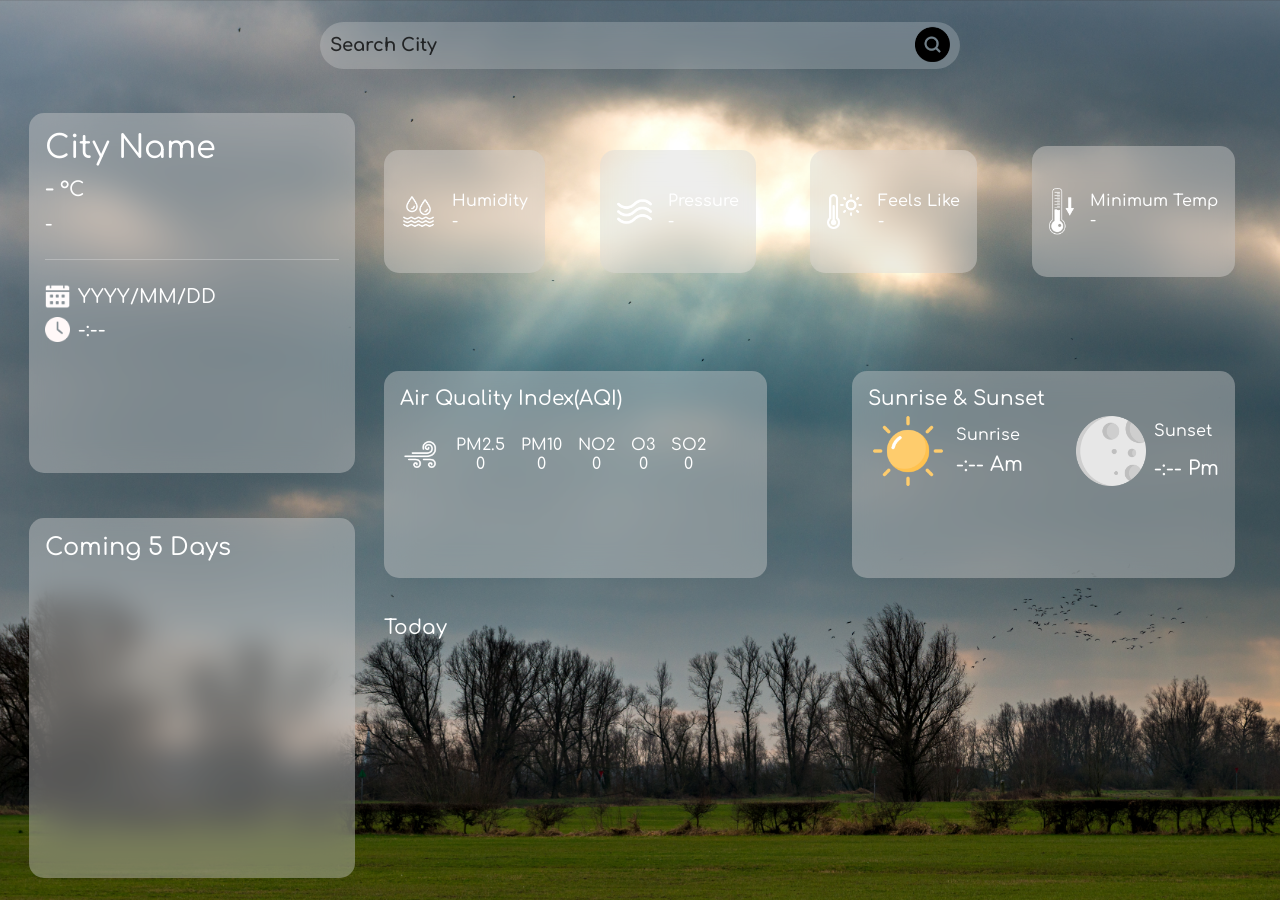
==== index.html @ 299a5f59 "Initial commit" ====
<!DOCTYPE html>
<html lang="en">
<head>
    <meta charset="utf-8">
    <meta name="viewport" content="width=device-width, initial-scale=1">
    <title>CloudPulse</title>
    <link rel="icon" href="weather.png">
    <link href="https://cdn.jsdelivr.net/npm/bootstrap@5.3.3/dist/css/bootstrap.min.css" rel="stylesheet"
        integrity="sha384-QWTKZyjpPEjISv5WaRU9OFeRpok6YctnYmDr5pNlyT2bRjXh0JMhjY6hW+ALEwIH" crossorigin="anonymous">

    <link rel="preconnect" href="https://fonts.googleapis.com">
    <link rel="preconnect" href="https://fonts.gstatic.com" crossorigin>
    <link href="https://fonts.googleapis.com/css2?family=Comfortaa:wght@300..700&display=swap" rel="stylesheet">


    <link rel="stylesheet" href="./style.css">
</head>
  <body>
    <div class="searchBar">
        <div class="searchBarParentDiv">
            <input type="text" class="inputfield" placeholder="Search City" id="cityInput" onkeypress="handleKeyPress(event)">
            <img src="./search.png" alt="" width="35px" class="searchIcon" onclick="fetchData()">
        </div>
    </div>
    <!-- left side -->
     <div class="mainContentParentDiv d-flex">
        <div class="leftDiv">
            <div class="currentTempDiv leftChild p-3 d-flex flex-column gap-2">
                <h6 class="m-0" id="cityName" >City Name</h6>
                <h5 class="m-0" ><span id="cityTemp">-</span> &deg;C</h5>
                <h6 class="m-0" id="cityDesc">-</h6>
                <hr class="line">
                <div class="d-flex gap-2 align-items-center">
                    <img src="./calendar.png" alt="" width="25px">
                    <h6 class="m-0" id="datecrct">YYYY/MM/DD</h6>
                </div>
                <div class="d-flex gap-2 align-items-center">
                    <img src="./time.png" alt="" width="25px">
                    <h6 class="m-0" id="timecrct">-:--</h6>
                </div>
            </div>

            <div class="nextFiveDays leftChild p-3 d-flex flex-column gap-2">
                <h6 class="m-0" id="comingFiveDaysTitle">Coming 5 Days</h6>
                <div id="forecastContainer" class="d-flex flex-column gap-1"></div>
            </div>
        </div>

        <!-- right side -->
        <div class="rightDiv">
            <div class="rightRow rowOne d-flex gap-2 justify-content-between align-items-center">
                <div class="extraMetric d-flex gap-3">
                    <img src="./flood.png" alt="" width="35px">
                    <div>
                        <h6 class="m-0">Humidity</h6>
                        <h6 class="m-0" id="humidity">-</h6>
                    </div>
                </div>
            <div class="extraMetric d-flex gap-3">
                    <img src="./wind (1).png" alt="" width="35px">
                    <div>
                        <h6 class="m-0">Pressure</h6>
                        <h6 class="m-0" id="pressure">-</h6>
                    </div>
                </div>
                <div class="extraMetric d-flex gap-3">
                    <img src="./hot.png" alt="" width="35px">
                    <div>
                        <h6 class="m-0">Feels Like</h6>
                        <h6 class="m-0" id="feels_like">-</h6>
                    </div>
                </div>
                <div class="extraMetric d-flex gap-3">
                    <img src="./image (1).png" alt="" width="25px">
                    <div>
                        <h6 class="m-0">Minimum Temp</h6>
                        <h6 class="m-0" id="temp_min">-</h6>
                    </div>
                </div>
            </div>

            <div class="rightRow rowTwo d-flex justify-content-between align-items-center">
                <div class="AQI rowTwoDiv p-3 d-flex flex-column gap-4">
                    <h5 class="m-0">Air Quality Index(AQI)</h5>
                    <div class="d-flex align-items-center gap-3">
                        <img src="./wind.png" alt="" width="40px">
                        <div class="text-center">
                            <h6 class="m-0" id="pm2_5">PM2.5</h6>
                            <h6 class="m-0" id="pm2_5Value">0</h6>
                        </div>
                        <div class="text-center">
                            <h6 class="m-0" id="pm10">PM10</h6>
                            <h6 class="m-0" id="pm10Value">0</h6>
                        </div>
                        <div class="text-center">
                            <h6 class="m-0" id="no2">NO2</h6>
                            <h6 class="m-0" id="no2Value">0</h6>
                        </div>
                        <div class="text-center">
                            <h6 class="m-0" id="o3">O3</h6>
                            <h6 class="m-0" id="o3Value">0</h6>
                        </div>
                        <div class="text-center">
                            <h6 class="m-0" id="so2">SO2</h6>
                            <h6 class="m-0" id="so2Value">0</h6>
                        </div>
                    </div>
                </div>
                <div class="sunRise rowTwoDiv  p-3 gap-2">
                    <h5 class="m-0">Sunrise & Sunset</h5>
                    <div class="d-flex justify-content-between">
                    <div class="sunriseDiv d-flex gap-2 align-items-center">
                        <img src="./sun (1).png" alt="" width="80px">
                        <div class="d-flex flex-column gap-2">
                            <h6 class="m-0">Sunrise</h6>
                            <h5 class="m-0" id="riseTime">-:-- Am</h6>
                        </div>
                    </div>
                    <div class="sunsetDiv d-flex gap-2 align-items-center">
                        <img src="./moon.png" alt="" width="70px">
                        <div class="d-flex flex-column gap-3">
                            <h6 class="m-0">Sunset</h6>
                            <h5 class="m-0" id="setTime">-:-- Pm</h6>
                        </div>
                    </div>
                    </div>
                </div>
            </div>

            <div class="rightRow rowThree d-flex flex-column gap-2">
                <h5 class="m-0">Today</h5>
                <div class="d-flex justify-content-between todayTempParentDiv" id="todayTempContainer">

                </div>
            </div>
        </div>
     </div>












    <script
      src="https://cdn.jsdelivr.net/npm/@popperjs/core@2.11.8/dist/umd/popper.min.js"
      integrity="sha384-I7E8VVD/ismYTF4hNIPjVp/Zjvgyol6VFvRkX/vR+Vc4jQkC+hVqc2pM8ODewa9r"
      crossorigin="anonymous"
    ></script>
    <script
      src="https://cdn.jsdelivr.net/npm/bootstrap@5.3.7/dist/js/bootstrap.min.js"
      integrity="sha384-7qAoOXltbVP82dhxHAUje59V5r2YsVfBafyUDxEdApLPmcdhBPg1DKg1ERo0BZlK"
      crossorigin="anonymous"
    ></script>
    <script
  src="https://code.jquery.com/jquery-3.7.1.js"
  integrity="sha256-eKhayi8LEQwp4NKxN+CfCh+3qOVUtJn3QNZ0TciWLP4="
  crossorigin="anonymous"></script>

     <script>
        //fetching date
        function dateFormat(timestamp) {
            const date = new Date(timestamp * 1000); // Multiply by 1000 to convert from seconds to milliseconds
            return date.toLocaleString();// Convert to local time format and return it
        }
        function dateFormatInd(timestamp) {
            const date = new Date(timestamp * 1000); // Multiply by 1000 to convert from seconds to milliseconds
            return date.toISOString().split("T")[0];// Convert to local time format and return it
        }

        async function fetchData(){
            let cityName = document.getElementsByClassName('inputfield')[0].value;
            console.log(cityName);
            let requestData = await fetch(`https://api.openweathermap.org/data/2.5/weather?q=${cityName}&appid=405688576bdd71e42d7f0aab5d5442f3&units=metric`);
            let formattedData = await requestData.json();
            console.log("Formatted Data: ", formattedData);

            //update name temp
            let responseCityName=formattedData.name;
            let responseTemp = formattedData.main.temp;
            let skyDescription = formattedData.weather[0].description;
            $('#cityName')[0].innerText=responseCityName;
            $('#cityTemp')[0].innerText=responseTemp;
            $('#cityDesc')[0].innerText=skyDescription;

            //update  date time
            let properDate = dateFormatInd(formattedData.dt);
            let properTime = dateFormat(formattedData.dt);
            let date=properDate.split(',')[0];
            let time= properTime.split(',')[1];
            $('#datecrct')[0].innerText=date;
            $('#timecrct')[0].innerText=time;
            
            //update rise set
            let sunriseTime = formattedData.sys.sunrise;
            let sunsetTime = formattedData.sys.sunset;
            let properRise = dateFormat(sunriseTime).split(',')[1];
            let properSet = dateFormat(sunsetTime).split(',')[1];
            $('#riseTime')[0].innerText=properRise;
            $('#setTime')[0].innerText=properSet;

            //fetching metric values
            let metrics = formattedData.main;
            $('#humidity')[0].innerText=metrics.humidity;
            $('#pressure')[0].innerText=metrics.pressure;
            $('#feels_like')[0].innerText=metrics.feels_like;
            $('#temp_min')[0].innerText=metrics.temp_min;

            //retriving lat and lon
            let lat = formattedData.coord.lat;
            let lon = formattedData.coord.lon;
            fetchAQIData(lat,lon);
            nextFiveDays(lat,lon);
            todayTemps(lat, lon);
        }
        //AQI data
        async function fetchAQIData(lat,lon){
            let requestAQIData = await fetch(`https://api.openweathermap.org/data/2.5/air_pollution?lat=${lat}&lon=${lon}&appid=405688576bdd71e42d7f0aab5d5442f3`);
            let formattedAQI = await requestAQIData.json();
            let list=formattedAQI.list[0].components;
            $("#pm2_5Value")[0].innerText=list.pm2_5;
            $("#pm10Value")[0].innerText=list.pm10;
            $("#no2Value")[0].innerText=list.no2;
            $("#o3Value")[0].innerText=list.o3;
            $("#so2Value")[0].innerText=list.so2;
        }
        //five days and per day temp
        async function nextFiveDays(lat, lon) {

            const apiUrl = `https://api.openweathermap.org/data/2.5/forecast?lat=${lat}&lon=${lon}&appid=405688576bdd71e42d7f0aab5d5442f3&units=metric`;
            try {
                const response = await fetch(apiUrl);
                if (!response.ok) {
                    throw new Error("Failed to fetch weather data");
                }
                const data = await response.json();

                let dailyForecasts = {};

                // Extract unique daily data
                data.list.forEach(item => {
                    let date = item.dt_txt.split(" ")[0]; // Extract date only
                    if (!dailyForecasts[date]) {
                        dailyForecasts[date] = {
                            temp: item.main.temp.toFixed(1), // Round temperature
                            icon: item.weather[0].icon, // Weather icon
                            day: new Date(date).toLocaleDateString('en-US', { weekday: 'long' }) // Get day name
                        };
                    }
                });

                // Get first 5 unique days
                let forecastHtml = "";
                Object.keys(dailyForecasts).slice(0, 5).forEach(date => {
                    let forecast = dailyForecasts[date];
                    forecastHtml += `
                        <div class="forecastRow d-flex align-items-center justify-content-between">
                            <div class="d-flex gap-1 align-items-center">
                                <img src="https://openweathermap.org/img/wn/${forecast.icon}.png" alt="" width="30px">
                                <h6 class="m-0">${forecast.temp} &deg;C</h6>
                            </div>
                            <h6 class="m-0">${forecast.day}</h6>
                            <h6 class="m-0">${date}</h6>
                        </div>
                    `;
                });

                document.getElementById("forecastContainer").innerHTML = forecastHtml;

            } catch (error) {
                console.error(error);
                alert("Failed to retrieve weather data. Please check your API key.");
            }
        }
        // present day forecastct 3 hrs gap
        async function todayTemps(lat, lon) {
            const apiUrl = `https://api.openweathermap.org/data/2.5/forecast?lat=${lat}&lon=${lon}&appid=405688576bdd71e42d7f0aab5d5442f3&units=metric`;

            try {
                const response = await fetch(apiUrl);
                if (!response.ok) {
                    throw new Error("Failed to fetch weather data");
                }
                const data = await response.json();

                let todayDate = new Date().toISOString().split("T")[0]; // Get today's date (YYYY-MM-DD)
                let todayForecasts = data.list.filter(item => item.dt_txt.startsWith(todayDate)); // Get today's data

                // Select specific time intervals (e.g., every 3 hours from the API)
                let selectedHours = todayForecasts.slice(0, 6); // Get first 6 hourly forecasts

                let todayHtml = "";
                selectedHours.forEach(item => {
                    let time = new Date(item.dt_txt).toLocaleTimeString('en-US', { hour: 'numeric', minute: '2-digit', hour12: true }); // Format time
                    let temp = item.main.temp.toFixed(1); // Round temperature
                    let icon = item.weather[0].icon; // Weather icon

                    todayHtml += `
                        <div class="todayTemp">
                            <h6 class="m-0">${time}</h6>
                            <img src="https://openweathermap.org/img/wn/${icon}.png" alt="" width="35px">
                            <h5>${temp}&deg;C</h5>
                        </div>
                    `;
                });

                document.getElementById("todayTempContainer").innerHTML = todayHtml;

            } catch (error) {
                console.error(error);
                alert("Failed to retrieve weather data. Please check your API key.");
            }
        }
        //key press enter
        function handleKeyPress(event){
            if(event.key==='Enter'){
                fetchData();
            }
        }

     </script>

  </body>
</html>
---- style.css ----
body {

  background-image: url('sun-shining-dark-clouds-green-field.jpg');
  background-size: cover;
  background-position: center 85%; /* Moves the focal point 85% from the top (15% from bottom) */
  background-attachment: fixed; /* Optional: Keeps background fixed on scroll */
  background-repeat: no-repeat;
  margin: 0;
  min-height: 100vh;

    font-family: "Comfortaa", sans-serif;
    color: white;
}


.searchBar {
    height: 10vh;
    /* background: black; */
    display: flex;
    align-items: center;
    justify-content: center;
}

.inputfield {
    outline: none;
    background: rgba(255, 255, 255, 0.2);
    backdrop-filter: blur(8px);
    border: 1px solid rgba(255, 255, 255, 0.3);
    border-radius: 8px;
    color: rgba(0, 0, 0, 0.748);
    font-size: large;
    font-weight: 800;
}
.inputfield::placeholder{
    color: rgba(0, 0, 0, 0.749);
}

.searchBarParentDiv {
    width: 50%;
    height: fit-content;
    position: relative;

}
.searchBarParentDiv:hover{
    cursor: text;
    border: 2px solid #4a90e2;
    border-radius: 25px;
    transform: scale(1.01);
    transition: all 0.2s ease;
}

.inputfield {
    width: 100%;
    border-radius: 25px;
    padding: 10px;
    outline: none;
    border: 0px;
}

.searchIcon {
    position: absolute;
    right: 10px;
    top: 5px;
}

.searchIcon:hover {
    cursor: pointer;
}


.mainContentParentDiv {
    height: 90vh;
    flex-direction: row;
}

.leftDiv {
    width: 30%;
    height: 100%;
    display: flex;
    flex-direction: column;
}

.leftChild {
    background: rgba(212, 212, 212, 0.4);
    width: 85%;
    height: 40vh;
    margin: auto;
    border-radius: 15px;
    backdrop-filter: blur(15px);
}

.currentTempDiv h6 {
    font-size: larger;
}

#cityName {
    font-size: xx-large;
}

#cityTemp {
    font-size: x-large;
}


.rightDiv {
    width: 70%;
    height: 100%;
    display: flex;
    flex-direction: column;
    gap: 20px;
    padding-right: 45px;
}

#comingFiveDaysTitle {
    font-size: x-large;
}

.rightRow {
    height: 27vh;
    width: 100%;
}

.extraMetric {
    background: rgba(212, 212, 212, 0.4);
    padding: 5% 2%;
    width: fit-content;
    border-radius: 15px;
    align-items: center;
    backdrop-filter: blur(15px);
}

.rowTwoDiv {
    background: rgba(212, 212, 212, 0.4);
    backdrop-filter: blur(15px);
    width: 45%;
    height: 85%;
    border-radius: 15px;
}

.todayTemp {
    background: rgba(212, 212, 212, 0.4);
    width: fit-content;
    padding: 15px;
    border-radius: 15px;
    backdrop-filter: blur(15px);
    text-align: center;
    display: flex;
    flex-direction: column;
    align-items: center;
    justify-content: center;
    gap: 10px;
}



@media only screen and (max-width: 767px) {
  .mainContentParentDiv {
    flex-direction: column;
    height: auto; /* Allow content to expand naturally */
  }

  .leftDiv {
    width: 100%;
    height: auto;
    margin-top: 15px;
    gap: 25px;
  }

  .rightDiv {
    width: 100%;
    height: auto;
    padding-right: 0;
    gap: 25px;
  }

  .searchBar {
    width: 100%;
  }

  .searchBarParentDiv {
    width: 85%;
    margin: auto;
  }

  .rowOne {
    flex-wrap: wrap;
    width: 100%;
    margin: auto;
    height: auto; /* Let rows expand naturally */
  }

  .rowTwo {
    flex-direction: column;
    gap: 10px;
    height: auto; /* Let rows expand naturally */
  }

  .rowTwoDiv {
    width: 100%;
    height: auto;
    padding: 10px;
    border-radius: 15px;
  }

  .rowThree {
    width: 100%;
    margin: auto;
  }

  .todayTempParentDiv {
    width: 100%;
    flex-wrap: wrap;
    margin: auto;
    gap: 15px;
  }

  .extraMetric {
    width: 100%;
    padding: 15px;
    border-radius: 15px;
    align-items: center;
  }
}
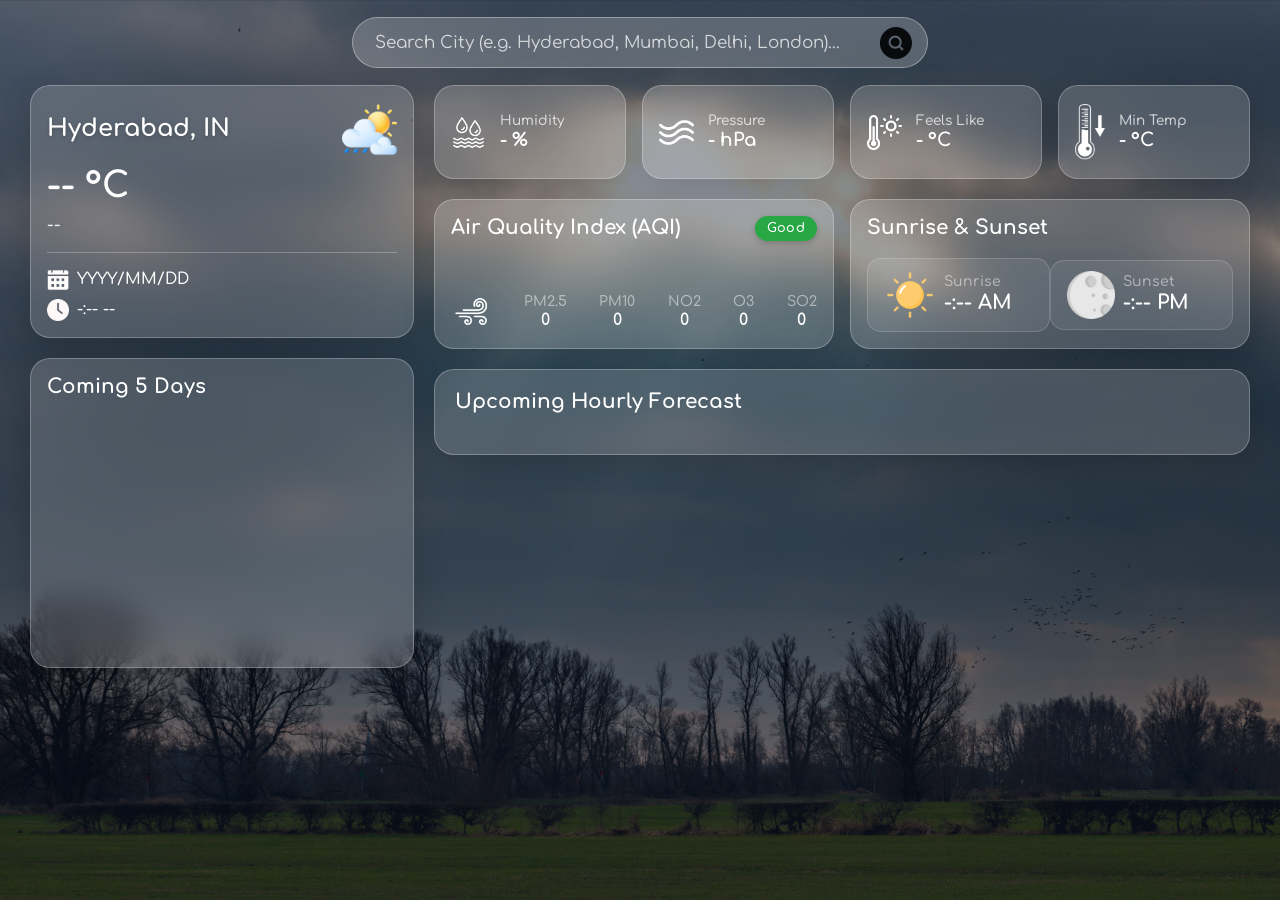
==== commit b116a3f0: "Updated UI" ====
--- a/index.html
+++ b/index.html
@@ -3,327 +3,164 @@
 <head>
     <meta charset="utf-8">
     <meta name="viewport" content="width=device-width, initial-scale=1">
-    <title>CloudPulse</title>
+    <title>CloudPulse - Weather Dashboard</title>
     <link rel="icon" href="weather.png">
+
+    <!-- Bootstrap CSS -->
     <link href="https://cdn.jsdelivr.net/npm/bootstrap@5.3.3/dist/css/bootstrap.min.css" rel="stylesheet"
         integrity="sha384-QWTKZyjpPEjISv5WaRU9OFeRpok6YctnYmDr5pNlyT2bRjXh0JMhjY6hW+ALEwIH" crossorigin="anonymous">
 
+    <!-- Google Fonts -->
     <link rel="preconnect" href="https://fonts.googleapis.com">
     <link rel="preconnect" href="https://fonts.gstatic.com" crossorigin>
     <link href="https://fonts.googleapis.com/css2?family=Comfortaa:wght@300..700&display=swap" rel="stylesheet">
 
-
+    <!-- Custom CSS -->
     <link rel="stylesheet" href="./style.css">
 </head>
-  <body>
-    <div class="searchBar">
+<body>
+    <!-- Search Bar -->
+    <header class="searchBar">
         <div class="searchBarParentDiv">
-            <input type="text" class="inputfield" placeholder="Search City" id="cityInput" onkeypress="handleKeyPress(event)">
-            <img src="./search.png" alt="" width="35px" class="searchIcon" onclick="fetchData()">
+            <input type="text" class="inputfield" placeholder="Search City (e.g. Hyderabad, Mumbai, Delhi, London)..." id="cityInput" onkeypress="handleKeyPress(event)" autocomplete="off">
+            <img src="./search.png" alt="Search Icon" width="32px" class="searchIcon" onclick="fetchData()" title="Search">
         </div>
-    </div>
-    <!-- left side -->
-     <div class="mainContentParentDiv d-flex">
-        <div class="leftDiv">
+    </header>
+
+    <!-- Main Content Grid -->
+    <main class="mainContentParentDiv">
+        <!-- Left Side: Current Weather & 5-Day Forecast -->
+        <section class="leftDiv">
             <div class="currentTempDiv leftChild p-3 d-flex flex-column gap-2">
-                <h6 class="m-0" id="cityName" >City Name</h6>
-                <h5 class="m-0" ><span id="cityTemp">-</span> &deg;C</h5>
-                <h6 class="m-0" id="cityDesc">-</h6>
-                <hr class="line">
+                <div class="d-flex justify-content-between align-items-center">
+                    <h6 class="m-0 fw-bold" id="cityName">Hyderabad, IN</h6>
+                    <img id="currentWeatherIcon" src="./weather.png" alt="Weather condition" width="55px">
+                </div>
+                <h5 class="m-0 display-temp"><span id="cityTemp">--</span> &deg;C</h5>
+                <h6 class="m-0 text-capitalize" id="cityDesc">--</h6>
+                <hr class="line my-2">
                 <div class="d-flex gap-2 align-items-center">
-                    <img src="./calendar.png" alt="" width="25px">
+                    <img src="./calendar.png" alt="Calendar" width="22px">
                     <h6 class="m-0" id="datecrct">YYYY/MM/DD</h6>
                 </div>
                 <div class="d-flex gap-2 align-items-center">
-                    <img src="./time.png" alt="" width="25px">
-                    <h6 class="m-0" id="timecrct">-:--</h6>
+                    <img src="./time.png" alt="Clock" width="22px">
+                    <h6 class="m-0" id="timecrct">-:-- --</h6>
                 </div>
             </div>
 
             <div class="nextFiveDays leftChild p-3 d-flex flex-column gap-2">
-                <h6 class="m-0" id="comingFiveDaysTitle">Coming 5 Days</h6>
-                <div id="forecastContainer" class="d-flex flex-column gap-1"></div>
+                <h6 class="m-0 fw-bold" id="comingFiveDaysTitle">Coming 5 Days</h6>
+                <div id="forecastContainer" class="d-flex flex-column gap-2"></div>
             </div>
-        </div>
+        </section>
 
-        <!-- right side -->
-        <div class="rightDiv">
-            <div class="rightRow rowOne d-flex gap-2 justify-content-between align-items-center">
-                <div class="extraMetric d-flex gap-3">
-                    <img src="./flood.png" alt="" width="35px">
+        <!-- Right Side: Weather Metrics, Air Quality, Sun Times, and Hourly Forecast -->
+        <section class="rightDiv">
+            <!-- Row 1: Weather Metrics -->
+            <div class="rightRow rowOne">
+                <div class="extraMetric">
+                    <img src="./flood.png" alt="Humidity" width="35px">
                     <div>
-                        <h6 class="m-0">Humidity</h6>
-                        <h6 class="m-0" id="humidity">-</h6>
+                        <h6 class="metric-title m-0">Humidity</h6>
+                        <h6 class="metric-val m-0" id="humidity">- %</h6>
                     </div>
                 </div>
-            <div class="extraMetric d-flex gap-3">
-                    <img src="./wind (1).png" alt="" width="35px">
+                <div class="extraMetric">
+                    <img src="./wind (1).png" alt="Pressure" width="35px">
                     <div>
-                        <h6 class="m-0">Pressure</h6>
-                        <h6 class="m-0" id="pressure">-</h6>
+                        <h6 class="metric-title m-0">Pressure</h6>
+                        <h6 class="metric-val m-0" id="pressure">- hPa</h6>
                     </div>
                 </div>
-                <div class="extraMetric d-flex gap-3">
-                    <img src="./hot.png" alt="" width="35px">
+                <div class="extraMetric">
+                    <img src="./hot.png" alt="Feels Like" width="35px">
                     <div>
-                        <h6 class="m-0">Feels Like</h6>
-                        <h6 class="m-0" id="feels_like">-</h6>
+                        <h6 class="metric-title m-0">Feels Like</h6>
+                        <h6 class="metric-val m-0" id="feels_like">- &deg;C</h6>
                     </div>
                 </div>
-                <div class="extraMetric d-flex gap-3">
-                    <img src="./image (1).png" alt="" width="25px">
+                <div class="extraMetric">
+                    <img src="./image (1).png" alt="Min Temp" width="30px">
                     <div>
-                        <h6 class="m-0">Minimum Temp</h6>
-                        <h6 class="m-0" id="temp_min">-</h6>
+                        <h6 class="metric-title m-0">Min Temp</h6>
+                        <h6 class="metric-val m-0" id="temp_min">- &deg;C</h6>
                     </div>
                 </div>
             </div>
 
-            <div class="rightRow rowTwo d-flex justify-content-between align-items-center">
-                <div class="AQI rowTwoDiv p-3 d-flex flex-column gap-4">
-                    <h5 class="m-0">Air Quality Index(AQI)</h5>
-                    <div class="d-flex align-items-center gap-3">
-                        <img src="./wind.png" alt="" width="40px">
+            <!-- Row 2: AQI and Sunrise/Sunset -->
+            <div class="rightRow rowTwo">
+                <!-- Air Quality Index -->
+                <div class="AQI rowTwoDiv p-3 d-flex flex-column justify-content-between">
+                    <div class="d-flex justify-content-between align-items-center">
+                        <h5 class="m-0 fw-bold">Air Quality Index (AQI)</h5>
+                        <span id="aqiBadge" class="badge aqiBadge">Good</span>
+                    </div>
+                    <div class="d-flex align-items-center justify-content-between pt-2">
+                        <img src="./wind.png" alt="Air flow icon" width="40px">
                         <div class="text-center">
-                            <h6 class="m-0" id="pm2_5">PM2.5</h6>
-                            <h6 class="m-0" id="pm2_5Value">0</h6>
+                            <h6 class="m-0 text-white-50 small">PM2.5</h6>
+                            <h6 class="m-0 fw-bold" id="pm2_5Value">0</h6>
                         </div>
                         <div class="text-center">
-                            <h6 class="m-0" id="pm10">PM10</h6>
-                            <h6 class="m-0" id="pm10Value">0</h6>
+                            <h6 class="m-0 text-white-50 small">PM10</h6>
+                            <h6 class="m-0 fw-bold" id="pm10Value">0</h6>
                         </div>
                         <div class="text-center">
-                            <h6 class="m-0" id="no2">NO2</h6>
-                            <h6 class="m-0" id="no2Value">0</h6>
+                            <h6 class="m-0 text-white-50 small">NO2</h6>
+                            <h6 class="m-0 fw-bold" id="no2Value">0</h6>
                         </div>
                         <div class="text-center">
-                            <h6 class="m-0" id="o3">O3</h6>
-                            <h6 class="m-0" id="o3Value">0</h6>
+                            <h6 class="m-0 text-white-50 small">O3</h6>
+                            <h6 class="m-0 fw-bold" id="o3Value">0</h6>
                         </div>
                         <div class="text-center">
-                            <h6 class="m-0" id="so2">SO2</h6>
-                            <h6 class="m-0" id="so2Value">0</h6>
+                            <h6 class="m-0 text-white-50 small">SO2</h6>
+                            <h6 class="m-0 fw-bold" id="so2Value">0</h6>
                         </div>
                     </div>
                 </div>
-                <div class="sunRise rowTwoDiv  p-3 gap-2">
-                    <h5 class="m-0">Sunrise & Sunset</h5>
-                    <div class="d-flex justify-content-between">
-                    <div class="sunriseDiv d-flex gap-2 align-items-center">
-                        <img src="./sun (1).png" alt="" width="80px">
-                        <div class="d-flex flex-column gap-2">
-                            <h6 class="m-0">Sunrise</h6>
-                            <h5 class="m-0" id="riseTime">-:-- Am</h6>
+
+                <!-- Sunrise & Sunset -->
+                <div class="sunRise rowTwoDiv p-3 d-flex flex-column justify-content-between">
+                    <h5 class="m-0 fw-bold">Sunrise & Sunset</h5>
+                    <div class="d-flex justify-content-around align-items-center pt-2">
+                        <div class="sunriseDiv d-flex gap-2 align-items-center">
+                            <img src="./sun (1).png" alt="Sunrise" width="52px">
+                            <div class="d-flex flex-column">
+                                <h6 class="m-0 text-white-50 small">Sunrise</h6>
+                                <h5 class="m-0 fw-bold" id="riseTime">-:-- AM</h5>
+                            </div>
                         </div>
-                    </div>
-                    <div class="sunsetDiv d-flex gap-2 align-items-center">
-                        <img src="./moon.png" alt="" width="70px">
-                        <div class="d-flex flex-column gap-3">
-                            <h6 class="m-0">Sunset</h6>
-                            <h5 class="m-0" id="setTime">-:-- Pm</h6>
+                        <div class="sunsetDiv d-flex gap-2 align-items-center">
+                            <img src="./moon.png" alt="Sunset" width="48px">
+                            <div class="d-flex flex-column">
+                                <h6 class="m-0 text-white-50 small">Sunset</h6>
+                                <h5 class="m-0 fw-bold" id="setTime">-:-- PM</h5>
+                            </div>
                         </div>
-                    </div>
                     </div>
                 </div>
             </div>
 
+            <!-- Row 3: Hourly Forecast -->
             <div class="rightRow rowThree d-flex flex-column gap-2">
-                <h5 class="m-0">Today</h5>
-                <div class="d-flex justify-content-between todayTempParentDiv" id="todayTempContainer">
+                <h5 class="m-0 fw-bold">Upcoming Hourly Forecast</h5>
+                <div class="d-flex todayTempParentDiv" id="todayTempContainer"></div>
+            </div>
+        </section>
+    </main>
 
-                </div>
-            </div>
-        </div>
-     </div>
-
-
-
-
-
-
-
-
-
-
-
-
+    <!-- Bootstrap Bundle JS -->
     <script
-      src="https://cdn.jsdelivr.net/npm/@popperjs/core@2.11.8/dist/umd/popper.min.js"
-      integrity="sha384-I7E8VVD/ismYTF4hNIPjVp/Zjvgyol6VFvRkX/vR+Vc4jQkC+hVqc2pM8ODewa9r"
+      src="https://cdn.jsdelivr.net/npm/bootstrap@5.3.3/dist/js/bootstrap.bundle.min.js"
+      integrity="sha384-YvpcrYf0tY3lHB60NNkmXc5s9fDVZLESaAA55NDzOxhy9GkcIdslK1eN7N6jIeHz"
       crossorigin="anonymous"
     ></script>
-    <script
-      src="https://cdn.jsdelivr.net/npm/bootstrap@5.3.7/dist/js/bootstrap.min.js"
-      integrity="sha384-7qAoOXltbVP82dhxHAUje59V5r2YsVfBafyUDxEdApLPmcdhBPg1DKg1ERo0BZlK"
-      crossorigin="anonymous"
-    ></script>
-    <script
-  src="https://code.jquery.com/jquery-3.7.1.js"
-  integrity="sha256-eKhayi8LEQwp4NKxN+CfCh+3qOVUtJn3QNZ0TciWLP4="
-  crossorigin="anonymous"></script>
 
-     <script>
-        //fetching date
-        function dateFormat(timestamp) {
-            const date = new Date(timestamp * 1000); // Multiply by 1000 to convert from seconds to milliseconds
-            return date.toLocaleString();// Convert to local time format and return it
-        }
-        function dateFormatInd(timestamp) {
-            const date = new Date(timestamp * 1000); // Multiply by 1000 to convert from seconds to milliseconds
-            return date.toISOString().split("T")[0];// Convert to local time format and return it
-        }
-
-        async function fetchData(){
-            let cityName = document.getElementsByClassName('inputfield')[0].value;
-            console.log(cityName);
-            let requestData = await fetch(`https://api.openweathermap.org/data/2.5/weather?q=${cityName}&appid=405688576bdd71e42d7f0aab5d5442f3&units=metric`);
-            let formattedData = await requestData.json();
-            console.log("Formatted Data: ", formattedData);
-
-            //update name temp
-            let responseCityName=formattedData.name;
-            let responseTemp = formattedData.main.temp;
-            let skyDescription = formattedData.weather[0].description;
-            $('#cityName')[0].innerText=responseCityName;
-            $('#cityTemp')[0].innerText=responseTemp;
-            $('#cityDesc')[0].innerText=skyDescription;
-
-            //update  date time
-            let properDate = dateFormatInd(formattedData.dt);
-            let properTime = dateFormat(formattedData.dt);
-            let date=properDate.split(',')[0];
-            let time= properTime.split(',')[1];
-            $('#datecrct')[0].innerText=date;
-            $('#timecrct')[0].innerText=time;
-            
-            //update rise set
-            let sunriseTime = formattedData.sys.sunrise;
-            let sunsetTime = formattedData.sys.sunset;
-            let properRise = dateFormat(sunriseTime).split(',')[1];
-            let properSet = dateFormat(sunsetTime).split(',')[1];
-            $('#riseTime')[0].innerText=properRise;
-            $('#setTime')[0].innerText=properSet;
-
-            //fetching metric values
-            let metrics = formattedData.main;
-            $('#humidity')[0].innerText=metrics.humidity;
-            $('#pressure')[0].innerText=metrics.pressure;
-            $('#feels_like')[0].innerText=metrics.feels_like;
-            $('#temp_min')[0].innerText=metrics.temp_min;
-
-            //retriving lat and lon
-            let lat = formattedData.coord.lat;
-            let lon = formattedData.coord.lon;
-            fetchAQIData(lat,lon);
-            nextFiveDays(lat,lon);
-            todayTemps(lat, lon);
-        }
-        //AQI data
-        async function fetchAQIData(lat,lon){
-            let requestAQIData = await fetch(`https://api.openweathermap.org/data/2.5/air_pollution?lat=${lat}&lon=${lon}&appid=405688576bdd71e42d7f0aab5d5442f3`);
-            let formattedAQI = await requestAQIData.json();
-            let list=formattedAQI.list[0].components;
-            $("#pm2_5Value")[0].innerText=list.pm2_5;
-            $("#pm10Value")[0].innerText=list.pm10;
-            $("#no2Value")[0].innerText=list.no2;
-            $("#o3Value")[0].innerText=list.o3;
-            $("#so2Value")[0].innerText=list.so2;
-        }
-        //five days and per day temp
-        async function nextFiveDays(lat, lon) {
-
-            const apiUrl = `https://api.openweathermap.org/data/2.5/forecast?lat=${lat}&lon=${lon}&appid=405688576bdd71e42d7f0aab5d5442f3&units=metric`;
-            try {
-                const response = await fetch(apiUrl);
-                if (!response.ok) {
-                    throw new Error("Failed to fetch weather data");
-                }
-                const data = await response.json();
-
-                let dailyForecasts = {};
-
-                // Extract unique daily data
-                data.list.forEach(item => {
-                    let date = item.dt_txt.split(" ")[0]; // Extract date only
-                    if (!dailyForecasts[date]) {
-                        dailyForecasts[date] = {
-                            temp: item.main.temp.toFixed(1), // Round temperature
-                            icon: item.weather[0].icon, // Weather icon
-                            day: new Date(date).toLocaleDateString('en-US', { weekday: 'long' }) // Get day name
-                        };
-                    }
-                });
-
-                // Get first 5 unique days
-                let forecastHtml = "";
-                Object.keys(dailyForecasts).slice(0, 5).forEach(date => {
-                    let forecast = dailyForecasts[date];
-                    forecastHtml += `
-                        <div class="forecastRow d-flex align-items-center justify-content-between">
-                            <div class="d-flex gap-1 align-items-center">
-                                <img src="https://openweathermap.org/img/wn/${forecast.icon}.png" alt="" width="30px">
-                                <h6 class="m-0">${forecast.temp} &deg;C</h6>
-                            </div>
-                            <h6 class="m-0">${forecast.day}</h6>
-                            <h6 class="m-0">${date}</h6>
-                        </div>
-                    `;
-                });
-
-                document.getElementById("forecastContainer").innerHTML = forecastHtml;
-
-            } catch (error) {
-                console.error(error);
-                alert("Failed to retrieve weather data. Please check your API key.");
-            }
-        }
-        // present day forecastct 3 hrs gap
-        async function todayTemps(lat, lon) {
-            const apiUrl = `https://api.openweathermap.org/data/2.5/forecast?lat=${lat}&lon=${lon}&appid=405688576bdd71e42d7f0aab5d5442f3&units=metric`;
-
-            try {
-                const response = await fetch(apiUrl);
-                if (!response.ok) {
-                    throw new Error("Failed to fetch weather data");
-                }
-                const data = await response.json();
-
-                let todayDate = new Date().toISOString().split("T")[0]; // Get today's date (YYYY-MM-DD)
-                let todayForecasts = data.list.filter(item => item.dt_txt.startsWith(todayDate)); // Get today's data
-
-                // Select specific time intervals (e.g., every 3 hours from the API)
-                let selectedHours = todayForecasts.slice(0, 6); // Get first 6 hourly forecasts
-
-                let todayHtml = "";
-                selectedHours.forEach(item => {
-                    let time = new Date(item.dt_txt).toLocaleTimeString('en-US', { hour: 'numeric', minute: '2-digit', hour12: true }); // Format time
-                    let temp = item.main.temp.toFixed(1); // Round temperature
-                    let icon = item.weather[0].icon; // Weather icon
-
-                    todayHtml += `
-                        <div class="todayTemp">
-                            <h6 class="m-0">${time}</h6>
-                            <img src="https://openweathermap.org/img/wn/${icon}.png" alt="" width="35px">
-                            <h5>${temp}&deg;C</h5>
-                        </div>
-                    `;
-                });
-
-                document.getElementById("todayTempContainer").innerHTML = todayHtml;
-
-            } catch (error) {
-                console.error(error);
-                alert("Failed to retrieve weather data. Please check your API key.");
-            }
-        }
-        //key press enter
-        function handleKeyPress(event){
-            if(event.key==='Enter'){
-                fetchData();
-            }
-        }
-
-     </script>
-
-  </body>
+    <!-- Environment Config & Custom Script -->
+    <script src="./env.js"></script>
+    <script src="./script.js"></script>
+</body>
 </html>
--- a/style.css
+++ b/style.css
@@ -1,223 +1,359 @@
+/* ==========================================================
+   CloudPulse - Weather Dashboard Modern Stylesheet
+   ========================================================== */
+
+* {
+    box-sizing: border-box;
+}
+
 body {
-
-  background-image: url('sun-shining-dark-clouds-green-field.jpg');
-  background-size: cover;
-  background-position: center 85%; /* Moves the focal point 85% from the top (15% from bottom) */
-  background-attachment: fixed; /* Optional: Keeps background fixed on scroll */
-  background-repeat: no-repeat;
-  margin: 0;
-  min-height: 100vh;
-
+    background: linear-gradient(rgba(15, 23, 42, 0.45), rgba(15, 23, 42, 0.55)),
+                url('sun-shining-dark-clouds-green-field.jpg') center 85% / cover no-repeat fixed;
+    margin: 0;
+    min-height: 100vh;
     font-family: "Comfortaa", sans-serif;
-    color: white;
-}
-
-
+    color: #ffffff;
+    overflow-x: hidden;
+}
+
+/* Scrollbar Styling */
+::-webkit-scrollbar {
+    width: 6px;
+    height: 6px;
+}
+::-webkit-scrollbar-track {
+    background: rgba(255, 255, 255, 0.05);
+    border-radius: 10px;
+}
+::-webkit-scrollbar-thumb {
+    background: rgba(255, 255, 255, 0.25);
+    border-radius: 10px;
+}
+::-webkit-scrollbar-thumb:hover {
+    background: rgba(255, 255, 255, 0.45);
+}
+
+/* ==========================================================
+   1. Search Bar Header
+   ========================================================== */
 .searchBar {
-    height: 10vh;
-    /* background: black; */
+    min-height: 80px;
     display: flex;
     align-items: center;
     justify-content: center;
-}
-
-.inputfield {
-    outline: none;
-    background: rgba(255, 255, 255, 0.2);
-    backdrop-filter: blur(8px);
-    border: 1px solid rgba(255, 255, 255, 0.3);
-    border-radius: 8px;
-    color: rgba(0, 0, 0, 0.748);
-    font-size: large;
-    font-weight: 800;
-}
-.inputfield::placeholder{
-    color: rgba(0, 0, 0, 0.749);
+    padding: 15px 20px;
 }
 
 .searchBarParentDiv {
     width: 50%;
-    height: fit-content;
+    max-width: 580px;
     position: relative;
-
-}
-.searchBarParentDiv:hover{
-    cursor: text;
-    border: 2px solid #4a90e2;
-    border-radius: 25px;
-    transform: scale(1.01);
-    transition: all 0.2s ease;
+    border: 2px solid transparent;
+    border-radius: 30px;
+    transition: all 0.25s ease;
+}
+
+.searchBarParentDiv:focus-within,
+.searchBarParentDiv:hover {
+    border-color: rgba(255, 255, 255, 0.7);
+    transform: translateY(-2px);
+    box-shadow: 0 8px 24px rgba(0, 0, 0, 0.25);
 }
 
 .inputfield {
     width: 100%;
-    border-radius: 25px;
-    padding: 10px;
+    border-radius: 30px;
+    padding: 12px 55px 12px 22px;
     outline: none;
-    border: 0px;
+    border: 1px solid rgba(255, 255, 255, 0.35);
+    background: rgba(255, 255, 255, 0.2);
+    backdrop-filter: blur(12px);
+    -webkit-backdrop-filter: blur(12px);
+    color: #ffffff;
+    font-size: 1.05rem;
+    font-weight: 600;
+    font-family: inherit;
+    transition: all 0.2s ease;
+}
+
+.inputfield::placeholder {
+    color: rgba(255, 255, 255, 0.75);
+    font-weight: 400;
 }
 
 .searchIcon {
     position: absolute;
-    right: 10px;
-    top: 5px;
+    right: 16px;
+    top: 50%;
+    transform: translateY(-50%);
+    cursor: pointer;
+    transition: transform 0.2s ease, opacity 0.2s ease;
+    opacity: 0.9;
 }
 
 .searchIcon:hover {
-    cursor: pointer;
-}
-
-
+    transform: translateY(-50%) scale(1.12);
+    opacity: 1;
+}
+
+/* ==========================================================
+   2. Main Layout Structure
+   ========================================================== */
 .mainContentParentDiv {
-    height: 90vh;
+    display: flex;
     flex-direction: row;
+    gap: 20px;
+    padding: 0 30px 30px 30px;
+    min-height: calc(100vh - 90px);
 }
 
 .leftDiv {
-    width: 30%;
-    height: 100%;
-    display: flex;
-    flex-direction: column;
-}
-
-.leftChild {
-    background: rgba(212, 212, 212, 0.4);
-    width: 85%;
-    height: 40vh;
-    margin: auto;
-    border-radius: 15px;
-    backdrop-filter: blur(15px);
-}
-
-.currentTempDiv h6 {
-    font-size: larger;
-}
-
-#cityName {
-    font-size: xx-large;
-}
-
-#cityTemp {
-    font-size: x-large;
-}
-
-
-.rightDiv {
-    width: 70%;
-    height: 100%;
+    width: 32%;
     display: flex;
     flex-direction: column;
     gap: 20px;
-    padding-right: 45px;
+}
+
+.rightDiv {
+    width: 68%;
+    display: flex;
+    flex-direction: column;
+    gap: 20px;
+}
+
+/* Glassmorphism Card Base */
+.leftChild,
+.rowTwoDiv,
+.rowThree,
+.extraMetric {
+    background: rgba(255, 255, 255, 0.16);
+    border: 1px solid rgba(255, 255, 255, 0.25);
+    backdrop-filter: blur(16px);
+    -webkit-backdrop-filter: blur(16px);
+    border-radius: 20px;
+    box-shadow: 0 8px 32px rgba(0, 0, 0, 0.15);
+    transition: transform 0.25s ease, box-shadow 0.25s ease;
+}
+
+.leftChild:hover,
+.rowTwoDiv:hover,
+.extraMetric:hover {
+    transform: translateY(-3px);
+    box-shadow: 0 12px 36px rgba(0, 0, 0, 0.22);
+}
+
+/* ==========================================================
+   3. Left Section: Current Weather & 5-Day Forecast
+   ========================================================== */
+.currentTempDiv {
+    min-height: 250px;
+}
+
+#cityName {
+    font-size: 1.5rem;
+    color: #ffffff;
+    text-shadow: 0 2px 4px rgba(0, 0, 0, 0.2);
+}
+
+.display-temp {
+    font-size: 2.2rem;
+    font-weight: 700;
+}
+
+#cityDesc {
+    font-size: 1.05rem;
+    color: rgba(255, 255, 255, 0.9);
+}
+
+.line {
+    border-top: 1px solid rgba(255, 255, 255, 0.25);
+    opacity: 1;
+}
+
+.nextFiveDays {
+    min-height: 310px;
+    max-height: 420px;
+    overflow-y: auto;
 }
 
 #comingFiveDaysTitle {
-    font-size: x-large;
-}
-
-.rightRow {
-    height: 27vh;
+    font-size: 1.25rem;
+}
+
+.forecastRow {
+    background: rgba(255, 255, 255, 0.1);
+    border: 1px solid rgba(255, 255, 255, 0.15);
+    padding: 10px 14px;
+    border-radius: 12px;
+    transition: background 0.2s ease, transform 0.2s ease;
+}
+
+.forecastRow:hover {
+    background: rgba(255, 255, 255, 0.22);
+    transform: translateX(3px);
+}
+
+.day-label {
+    font-weight: 600;
+    font-size: 0.95rem;
+}
+
+.text-muted-white {
+    color: rgba(255, 255, 255, 0.7);
+    font-size: 0.85rem;
+}
+
+/* ==========================================================
+   4. Right Section: Row 1 - Weather Metrics
+   ========================================================== */
+.rowOne {
+    display: grid;
+    grid-template-columns: repeat(4, 1fr);
+    gap: 16px;
     width: 100%;
 }
 
 .extraMetric {
-    background: rgba(212, 212, 212, 0.4);
-    padding: 5% 2%;
-    width: fit-content;
-    border-radius: 15px;
+    padding: 18px 16px;
+    display: flex;
     align-items: center;
-    backdrop-filter: blur(15px);
+    gap: 14px;
+}
+
+.metric-title {
+    font-size: 0.85rem;
+    color: rgba(255, 255, 255, 0.75);
+}
+
+.metric-val {
+    font-size: 1.15rem;
+    font-weight: 700;
+    color: #ffffff;
+}
+
+/* ==========================================================
+   5. Right Section: Row 2 - AQI & Sunrise/Sunset
+   ========================================================== */
+.rowTwo {
+    display: grid;
+    grid-template-columns: 1fr 1fr;
+    gap: 16px;
+    width: 100%;
 }
 
 .rowTwoDiv {
-    background: rgba(212, 212, 212, 0.4);
-    backdrop-filter: blur(15px);
-    width: 45%;
-    height: 85%;
-    border-radius: 15px;
+    min-height: 150px;
+    padding: 20px;
+}
+
+.aqiBadge {
+    font-size: 0.8rem;
+    font-weight: 600;
+    padding: 6px 12px;
+    border-radius: 20px;
+    background-color: #28a745;
+    letter-spacing: 0.5px;
+    box-shadow: 0 2px 6px rgba(0, 0, 0, 0.2);
+}
+
+.sunriseDiv,
+.sunsetDiv {
+    background: rgba(255, 255, 255, 0.08);
+    border: 1px solid rgba(255, 255, 255, 0.15);
+    padding: 10px 16px;
+    border-radius: 14px;
+    flex: 1;
+}
+
+/* ==========================================================
+   6. Right Section: Row 3 - Upcoming Hourly Forecast
+   ========================================================== */
+.rowThree {
+    padding: 20px;
+}
+
+.todayTempParentDiv {
+    gap: 12px;
+    overflow-x: auto;
+    padding: 8px 0 4px 0;
 }
 
 .todayTemp {
-    background: rgba(212, 212, 212, 0.4);
-    width: fit-content;
-    padding: 15px;
-    border-radius: 15px;
-    backdrop-filter: blur(15px);
+    flex: 1;
+    min-width: 105px;
+    background: rgba(255, 255, 255, 0.1);
+    border: 1px solid rgba(255, 255, 255, 0.2);
+    padding: 14px 10px;
+    border-radius: 14px;
     text-align: center;
     display: flex;
     flex-direction: column;
     align-items: center;
     justify-content: center;
-    gap: 10px;
-}
-
-
-
-@media only screen and (max-width: 767px) {
-  .mainContentParentDiv {
-    flex-direction: column;
-    height: auto; /* Allow content to expand naturally */
-  }
-
-  .leftDiv {
-    width: 100%;
-    height: auto;
-    margin-top: 15px;
-    gap: 25px;
-  }
-
-  .rightDiv {
-    width: 100%;
-    height: auto;
-    padding-right: 0;
-    gap: 25px;
-  }
-
-  .searchBar {
-    width: 100%;
-  }
-
-  .searchBarParentDiv {
-    width: 85%;
-    margin: auto;
-  }
-
-  .rowOne {
-    flex-wrap: wrap;
-    width: 100%;
-    margin: auto;
-    height: auto; /* Let rows expand naturally */
-  }
-
-  .rowTwo {
-    flex-direction: column;
-    gap: 10px;
-    height: auto; /* Let rows expand naturally */
-  }
-
-  .rowTwoDiv {
-    width: 100%;
-    height: auto;
-    padding: 10px;
-    border-radius: 15px;
-  }
-
-  .rowThree {
-    width: 100%;
-    margin: auto;
-  }
-
-  .todayTempParentDiv {
-    width: 100%;
-    flex-wrap: wrap;
-    margin: auto;
-    gap: 15px;
-  }
-
-  .extraMetric {
-    width: 100%;
-    padding: 15px;
-    border-radius: 15px;
-    align-items: center;
-  }
-}
+    gap: 8px;
+    transition: all 0.25s ease;
+}
+
+.todayTemp:hover {
+    background: rgba(255, 255, 255, 0.22);
+    transform: translateY(-3px);
+    box-shadow: 0 6px 18px rgba(0, 0, 0, 0.2);
+}
+
+.todayTemp h6 {
+    font-size: 0.85rem;
+    color: rgba(255, 255, 255, 0.85);
+}
+
+.todayTemp h5 {
+    font-size: 1.1rem;
+    margin: 0;
+}
+
+/* ==========================================================
+   7. Responsive Design
+   ========================================================== */
+@media only screen and (max-width: 1080px) {
+    .rowOne {
+        grid-template-columns: repeat(2, 1fr);
+    }
+}
+
+@media only screen and (max-width: 900px) {
+    .mainContentParentDiv {
+        flex-direction: column;
+        padding: 0 15px 25px 15px;
+    }
+
+    .leftDiv,
+    .rightDiv {
+        width: 100%;
+        padding: 0;
+    }
+
+    .searchBarParentDiv {
+        width: 80%;
+    }
+
+    .rowTwo {
+        grid-template-columns: 1fr;
+    }
+}
+
+@media only screen and (max-width: 576px) {
+    .searchBar {
+        padding: 10px;
+    }
+
+    .searchBarParentDiv {
+        width: 95%;
+    }
+
+    .rowOne {
+        grid-template-columns: 1fr;
+    }
+
+    .todayTemp {
+        min-width: 90px;
+    }
+}
